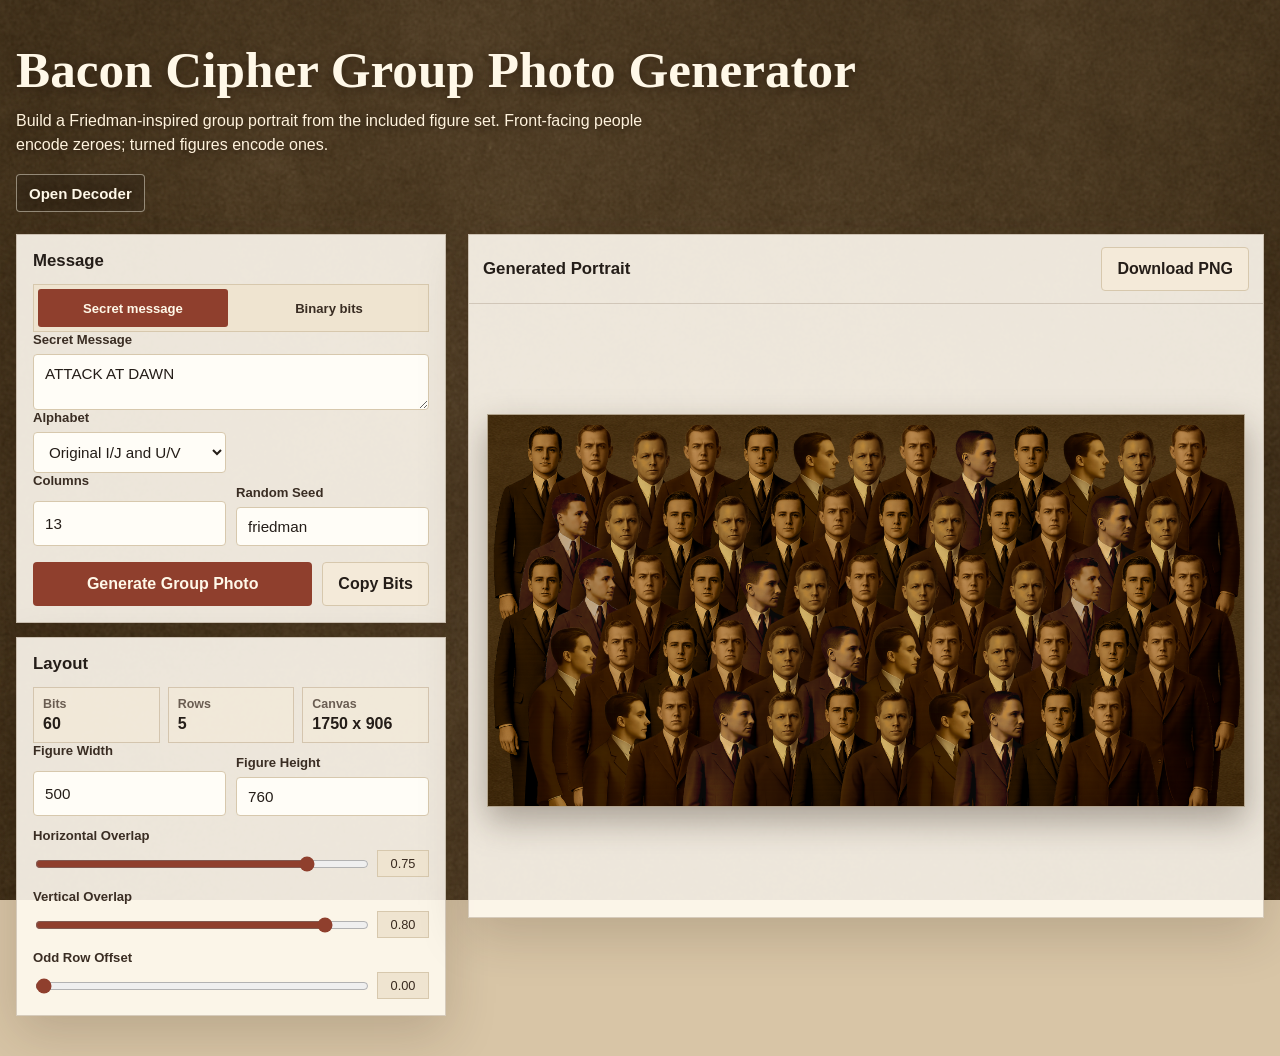
==== index.html @ 7bd35489 "renamed file to work with pages" ====
<!DOCTYPE html>
<html lang="en">
<head>
    <meta charset="UTF-8">
    <meta name="viewport" content="width=device-width, initial-scale=1.0">
    <title>Bacon Cipher Group Photo Generator</title>
    <style>
        :root {
            color-scheme: light;
            --ink: #241d18;
            --muted: #6a5d52;
            --paper: #fbf6eb;
            --panel: #fffaf0;
            --line: #d7c8ad;
            --accent: #8f3f2d;
            --accent-dark: #642819;
            --shadow: 0 18px 48px rgba(48, 35, 20, 0.18);
        }

        * {
            box-sizing: border-box;
        }

        body {
            margin: 0;
            min-height: 100vh;
            color: var(--ink);
            background: #d8c5a6;
            font-family: "Segoe UI", Arial, sans-serif;
        }

        body::before {
            position: fixed;
            inset: 0;
            z-index: -1;
            content: "";
            background:
                linear-gradient(rgba(62, 43, 24, 0.2), rgba(62, 43, 24, 0.08)),
                url("images/background.png") center / cover;
            filter: saturate(0.75);
        }

        button,
        input,
        textarea,
        select {
            font: inherit;
        }

        .app {
            width: min(1480px, calc(100vw - 32px));
            margin: 0 auto;
            padding: 28px 0 40px;
        }

        header {
            display: block;
            padding: 18px 0 22px;
        }

        h1 {
            margin: 0;
            color: #fff8e8;
            font-family: Georgia, "Times New Roman", serif;
            font-size: clamp(2rem, 4vw, 4.6rem);
            line-height: 0.95;
            letter-spacing: 0;
            text-shadow: 0 2px 12px rgba(34, 22, 12, 0.55);
        }

        .lede {
            max-width: 650px;
            margin: 14px 0 0;
            color: #fff3dd;
            font-size: 1rem;
            line-height: 1.55;
            text-shadow: 0 1px 8px rgba(34, 22, 12, 0.62);
        }

        .page-link {
            display: inline-flex;
            align-items: center;
            min-height: 38px;
            margin-top: 16px;
            border: 1px solid rgba(255, 248, 232, 0.46);
            border-radius: 4px;
            background: rgba(36, 29, 24, 0.28);
            color: #fff8e8;
            padding: 8px 12px;
            font-size: 0.94rem;
            font-weight: 800;
            text-decoration: none;
            text-shadow: 0 1px 8px rgba(34, 22, 12, 0.62);
        }

        .page-link:hover {
            background: rgba(36, 29, 24, 0.42);
        }

        .workspace {
            display: grid;
            grid-template-columns: minmax(320px, 430px) minmax(0, 1fr);
            gap: 22px;
            align-items: start;
        }

        .controls {
            display: grid;
            gap: 14px;
        }

        .panel,
        .preview {
            border: 1px solid rgba(81, 54, 30, 0.22);
            background: rgba(255, 250, 240, 0.9);
            box-shadow: var(--shadow);
        }

        .panel {
            padding: 16px;
        }

        .panel h2 {
            margin: 0 0 12px;
            font-size: 1.05rem;
            line-height: 1.25;
            font-weight: 800;
        }

        .field {
            display: grid;
            gap: 7px;
            margin-top: 12px;
        }

        .field:first-of-type {
            margin-top: 0;
        }

        label {
            color: #3a2d23;
            font-family: "Segoe UI", Arial, sans-serif;
            font-size: 0.82rem;
            font-weight: 700;
        }

        textarea,
        input,
        select {
            width: 100%;
            border: 1px solid var(--line);
            border-radius: 4px;
            background: #fffdf7;
            color: var(--ink);
            padding: 10px 11px;
            font-family: "Segoe UI", Arial, sans-serif;
            font-size: 0.95rem;
        }

        textarea:focus,
        input:focus,
        select:focus {
            border-color: var(--accent);
            outline: 2px solid rgba(143, 63, 45, 0.18);
        }

        textarea {
            min-height: 36px;
        }

        .binary-box {
            min-height: 112px;
            font-family: "SFMono-Regular", Consolas, monospace;
            font-size: 0.86rem;
            line-height: 1.5;
            word-break: break-all;
        }

        .segmented {
            display: grid;
            grid-template-columns: repeat(2, 1fr);
            gap: 6px;
            padding: 4px;
            border: 1px solid var(--line);
            background: #efe4d0;
        }

        .segmented input {
            position: absolute;
            opacity: 0;
            pointer-events: none;
        }

        .segmented label {
            min-height: 38px;
            display: grid;
            place-items: center;
            padding: 8px;
            border-radius: 3px;
            cursor: pointer;
            text-align: center;
        }

        .segmented input:checked + label {
            background: var(--accent);
            color: #fff8e8;
        }

        .grid-2 {
            display: grid;
            grid-template-columns: 1fr 1fr;
            gap: 10px;
        }

        .range-row {
            display: grid;
            grid-template-columns: minmax(0, 1fr) 52px;
            gap: 10px;
            align-items: center;
        }

        input[type="range"] {
            padding: 0;
            accent-color: var(--accent);
        }

        .range-value {
            border: 1px solid var(--line);
            background: #efe4d0;
            padding: 5px 6px;
            color: #38291f;
            font-family: "Segoe UI", Arial, sans-serif;
            font-size: 0.8rem;
            text-align: center;
        }

        .actions {
            display: grid;
            grid-template-columns: minmax(0, 1fr) auto;
            gap: 10px;
            margin-top: 16px;
        }

        button {
            min-height: 44px;
            border: 0;
            border-radius: 4px;
            padding: 10px 15px;
            cursor: pointer;
            font-family: "Segoe UI", Arial, sans-serif;
            font-weight: 800;
        }

        .primary {
            background: var(--accent);
            color: #fff8e8;
        }

        .primary:hover {
            background: var(--accent-dark);
        }

        .secondary {
            border: 1px solid var(--line);
            background: #f4ead9;
            color: var(--ink);
        }

        .secondary:hover {
            background: #eadbc2;
        }

        .meta {
            display: grid;
            grid-template-columns: repeat(3, 1fr);
            gap: 8px;
            margin-top: 12px;
        }

        .stat {
            border: 1px solid rgba(137, 104, 65, 0.28);
            background: rgba(244, 234, 217, 0.68);
            padding: 9px;
            font-family: "Segoe UI", Arial, sans-serif;
        }

        .stat span {
            display: block;
            color: var(--muted);
            font-size: 0.78rem;
            font-weight: 700;
        }

        .stat strong {
            display: block;
            margin-top: 4px;
            font-size: 1rem;
        }

        .error {
            display: none;
            margin-top: 12px;
            border: 1px solid #bd6a5d;
            background: #fff0eb;
            color: #7a2518;
            padding: 10px 12px;
            font-family: "Segoe UI", Arial, sans-serif;
            font-size: 0.9rem;
        }

        .preview {
            min-height: min(76vh, 860px);
            display: grid;
            grid-template-rows: auto minmax(0, 1fr);
            overflow: hidden;
        }

        .preview-bar {
            display: flex;
            flex-wrap: wrap;
            gap: 10px;
            align-items: center;
            justify-content: space-between;
            border-bottom: 1px solid rgba(81, 54, 30, 0.18);
            padding: 12px 14px;
        }

        .preview-bar h2 {
            margin: 0;
            font-size: 1.05rem;
            line-height: 1.25;
            font-weight: 800;
        }

        .canvas-wrap {
            display: grid;
            place-items: center;
            min-height: 420px;
            overflow: auto;
            padding: 18px;
            background: transparent;
        }

        canvas {
            display: block;
            max-width: 100%;
            height: auto;
            border: 1px solid rgba(44, 32, 21, 0.25);
            background: #dfd0b6;
            box-shadow: 0 14px 32px rgba(42, 31, 19, 0.35);
        }

        .asset-strip {
            display: grid;
            grid-template-columns: repeat(6, 1fr);
            gap: 8px;
            margin-top: 12px;
        }

        .asset-strip img {
            width: 100%;
            aspect-ratio: 2 / 3;
            object-fit: contain;
            border: 1px solid rgba(137, 104, 65, 0.28);
            background: #efe4d0;
        }

        @media (max-width: 980px) {
            .workspace {
                grid-template-columns: 1fr;
            }
        }

        @media (max-width: 620px) {
            .app {
                width: min(100vw - 20px, 1480px);
                padding-top: 12px;
            }

            .grid-2,
            .meta,
            .actions {
                grid-template-columns: 1fr;
            }

            .asset-strip {
                grid-template-columns: repeat(3, 1fr);
            }
        }
    </style>
</head>
<body>
    <main class="app">
        <header>
            <div>
                <h1>Bacon Cipher Group Photo Generator</h1>
                <p class="lede">Build a Friedman-inspired group portrait from the included figure set. Front-facing people encode zeroes; turned figures encode ones.</p>
                <a class="page-link" href="photo_decoder.html">Open Decoder</a>
            </div>
        </header>

        <section class="workspace" aria-label="Generator">
            <div class="controls">
                <section class="panel">
                    <h2>Message</h2>
                    <div class="field">
                        <div class="segmented" role="radiogroup" aria-label="Input mode">
                            <input type="radio" id="modeMessage" name="inputMode" value="message" checked>
                            <label for="modeMessage">Secret message</label>
                            <input type="radio" id="modeBinary" name="inputMode" value="binary">
                            <label for="modeBinary">Binary bits</label>
                        </div>
                    </div>

                    <div id="messageControls">
                        <div class="field">
                            <label for="secretText">Secret Message</label>
                            <textarea id="secretText" spellcheck="false">ATTACK AT DAWN</textarea>
                        </div>
                        <div class="grid-2">
                            <div class="field">
                                <label for="alphabet">Alphabet</label>
                                <select id="alphabet">
                                    <option value="complete">Complete A-Z</option>
                                    <option value="original" selected>Original I/J and U/V</option>
                                </select>
                            </div>
                        </div>
                    </div>

                    <div class="field" id="binaryControls">
                        <label for="binary">Binary String</label>
                        <textarea id="binary" class="binary-box" spellcheck="false">000001001110011000000001001010000001001100011000001011001100</textarea>
                    </div>


                    <div class="grid-2">
                        <div class="field">
                                <label for="cols">Columns</label>
                                <input type="number" id="cols" value="13" min="3" max="30">
                            </div>
                            <div class="field">
                                <label for="seed">Random Seed</label>
                                <input type="text" id="seed" value="friedman">
                            </div>
                    </div>

                    <div class="actions">
                        <button class="primary" id="generateBtn" type="button">Generate Group Photo</button>
                        <button class="secondary" id="copyBitsBtn" type="button">Copy Bits</button>
                    </div>
                    <div class="error" id="errorBox"></div>
                </section>

                <section class="panel">
                    <h2>Layout</h2>
                    <div class="meta" aria-live="polite">
                        <div class="stat">
                            <span>Bits</span>
                            <strong id="bitCount">0</strong>
                        </div>
                        <div class="stat">
                            <span>Rows</span>
                            <strong id="rowCount">0</strong>
                        </div>
                        <div class="stat">
                            <span>Canvas</span>
                            <strong id="canvasSize">0 x 0</strong>
                        </div>
                    </div>
                    <div class="grid-2">

                        <div class="field">
                            <label for="width">Figure Width</label>
                            <input type="number" id="width" value="500" min="80" max="900">
                        </div>
                        <div class="field">
                            <label for="height">Figure Height</label>
                            <input type="number" id="height" value="760" min="120" max="1200">
                        </div>
                    </div>

                    <div class="field">
                        <label for="overlap_x">Horizontal Overlap</label>
                        <div class="range-row">
                            <input type="range" id="overlap_x" min="0" max="0.9" step="0.01" value="0.75">
                            <span class="range-value" id="overlap_x_value">0.75</span>
                        </div>
                    </div>
                    <div class="field">
                        <label for="overlap_y">Vertical Overlap</label>
                        <div class="range-row">
                            <input type="range" id="overlap_y" min="0" max="0.9" step="0.01" value="0.8">
                            <span class="range-value" id="overlap_y_value">0.80</span>
                        </div>
                    </div>
                    <div class="field">
                        <label for="offset">Odd Row Offset</label>
                        <div class="range-row">
                            <input type="range" id="offset" min="0" max="1" step="0.01" value="0">
                            <span class="range-value" id="offset_value">0.00</span>
                        </div>
                    </div>
                </section>

            </div>

            <section class="preview">
                <div class="preview-bar">
                    <h2>Generated Portrait</h2>
                    <button class="secondary" id="downloadBtn" type="button">Download PNG</button>
                </div>
                <div class="canvas-wrap">
                    <canvas id="canvas" width="1" height="1" aria-label="Generated Bacon cipher group photo"></canvas>
                </div>
            </section>
        </section>
    </main>

    <script>
        const assetPaths = {
            front: ["images/front_1.png", "images/front_2.png", "images/front_3.png"],
            side: ["images/side_1.png", "images/side_2.png", "images/side_3.png"],
            background: "images/background.png"
        };

        const originalBaconDictionary = {
            a: "00000", b: "00001", c: "00010", d: "00011", e: "00100",
            f: "00101", g: "00110", h: "00111", i: "01000", j: "01000",
            k: "01001", l: "01010", m: "01011", n: "01100", o: "01101",
            p: "01110", q: "01111", r: "10000", s: "10001", t: "10010",
            u: "10011", v: "10011", w: "10100", x: "10101", y: "10110",
            z: "10111"
        };

        const state = {
            assetsReady: false,
            images: {
                front: [],
                side: [],
                background: null
            }
        };

        const els = {
            modeMessage: document.getElementById("modeMessage"),
            modeBinary: document.getElementById("modeBinary"),
            messageControls: document.getElementById("messageControls"),
            binaryControls: document.getElementById("binaryControls"),
            secretText: document.getElementById("secretText"),
            alphabet: document.getElementById("alphabet"),
            binary: document.getElementById("binary"),
            cols: document.getElementById("cols"),
            seed: document.getElementById("seed"),
            width: document.getElementById("width"),
            height: document.getElementById("height"),
            overlapX: document.getElementById("overlap_x"),
            overlapY: document.getElementById("overlap_y"),
            offset: document.getElementById("offset"),
            overlapXValue: document.getElementById("overlap_x_value"),
            overlapYValue: document.getElementById("overlap_y_value"),
            offsetValue: document.getElementById("offset_value"),
            bitCount: document.getElementById("bitCount"),
            rowCount: document.getElementById("rowCount"),
            canvasSize: document.getElementById("canvasSize"),
            generateBtn: document.getElementById("generateBtn"),
            copyBitsBtn: document.getElementById("copyBitsBtn"),
            downloadBtn: document.getElementById("downloadBtn"),
            errorBox: document.getElementById("errorBox"),
            canvas: document.getElementById("canvas")
        };

        function loadImage(src) {
            return new Promise((resolve, reject) => {
                const img = new Image();
                img.onload = () => resolve(img);
                img.onerror = () => reject(new Error(`Could not load ${src}`));
                img.src = src;
            });
        }

        function completeBitsForChar(ch) {
            const value = ch.charCodeAt(0) - 65;
            if (value < 0 || value > 25) return "";
            return value.toString(2).padStart(5, "0");
        }

        function originalBitsForChar(ch) {
            return originalBaconDictionary[ch.toLowerCase()] || "";
        }

        function getMessageBits() {
            const alphabet = els.alphabet.value;
            const normalized = els.secretText.value.toUpperCase();
            let bits = "";

            for (const ch of normalized) {
                if (/[A-Z]/.test(ch)) {
                    bits += alphabet === "complete" ? completeBitsForChar(ch) : originalBitsForChar(ch);
                }
            }

            return bits;
        }

        function sanitizeBits(value) {
            return value.replace(/[^01]/g, "");
        }

        function currentBits() {
            if (els.modeMessage.checked) {
                const bits = getMessageBits();
                els.binary.value = bits;
                return bits;
            }
            const bits = sanitizeBits(els.binary.value);
            if (els.binary.value !== bits) {
                els.binary.value = bits;
            }
            return bits;
        }

        function rowCapacities(bitLength, cols) {
            const rows = [];
            let remaining = bitLength;
            let fullRow = true;

            while (remaining > 0) {
                const capacity = fullRow ? cols : cols - 1;
                rows.push(Math.min(remaining, capacity));
                remaining -= capacity;
                fullRow = !fullRow;
            }

            return rows;
        }

        function hashSeed(seed) {
            let hash = 2166136261;
            for (let i = 0; i < seed.length; i += 1) {
                hash ^= seed.charCodeAt(i);
                hash = Math.imul(hash, 16777619);
            }
            return hash >>> 0;
        }

        function seededRandom(seed) {
            let value = hashSeed(seed || String(Date.now()));
            return function next() {
                value += 0x6D2B79F5;
                let t = value;
                t = Math.imul(t ^ (t >>> 15), t | 1);
                t ^= t + Math.imul(t ^ (t >>> 7), t | 61);
                return ((t ^ (t >>> 14)) >>> 0) / 4294967296;
            };
        }

        function showError(message) {
            els.errorBox.textContent = message;
            els.errorBox.style.display = message ? "block" : "none";
        }

        function readLayout() {
            return {
                cols: Number.parseInt(els.cols.value, 10),
                width: Number.parseInt(els.width.value, 10),
                height: Number.parseInt(els.height.value, 10),
                overlapX: Number.parseFloat(els.overlapX.value),
                overlapY: Number.parseFloat(els.overlapY.value),
                offset: Number.parseFloat(els.offset.value)
            };
        }

        function updateRangeLabels() {
            els.overlapXValue.textContent = Number.parseFloat(els.overlapX.value).toFixed(2);
            els.overlapYValue.textContent = Number.parseFloat(els.overlapY.value).toFixed(2);
            els.offsetValue.textContent = Number.parseFloat(els.offset.value).toFixed(2);
        }

        function updateMode() {
            const usingMessage = els.modeMessage.checked;
            els.messageControls.style.display = usingMessage ? "block" : "none";
            els.binaryControls.style.display = usingMessage ? "none" : "grid";
            els.binary.readOnly = false;
            els.binary.setAttribute("aria-readonly", "false");
            currentBits();
            updateStats();
        }

        function updateStats() {
            updateRangeLabels();
            const bits = currentBits();
            const layout = readLayout();
            const rows = rowCapacities(bits.length, layout.cols);
            const cellW = Math.max(1, Math.floor(layout.width * (1 - layout.overlapX)));
            const cellH = Math.max(1, Math.floor(layout.height * (1 - layout.overlapY)));
            const canvasWidth = (layout.cols + 1) * cellW;
            const canvasHeight = (rows.length + 1) * cellH;

            els.bitCount.textContent = String(bits.length);
            els.rowCount.textContent = String(rows.length);
            els.canvasSize.textContent = bits.length ? `${canvasWidth} x ${canvasHeight}` : "0 x 0";
        }

        function validate(bits, layout) {
            if (!state.assetsReady) {
                return "The included images are still loading.";
            }
            if (!bits) {
                return "Enter a secret message or a binary string before generating.";
            }
            if (!/^[01]+$/.test(bits)) {
                return "Binary input can only contain zeroes and ones.";
            }
            if (!Number.isInteger(layout.cols) || layout.cols < 3) {
                return "Column count must be at least 3.";
            }
            if (!Number.isFinite(layout.width) || !Number.isFinite(layout.height) || layout.width < 1 || layout.height < 1) {
                return "Figure width and height must be positive numbers.";
            }
            return "";
        }

        function generateImage() {
            const bits = currentBits();
            const layout = readLayout();
            const validationError = validate(bits, layout);
            updateStats();

            if (validationError) {
                showError(validationError);
                return;
            }
            showError("");

            const rows = rowCapacities(bits.length, layout.cols);
            const cellW = Math.max(1, Math.floor(layout.width * (1 - layout.overlapX)));
            const cellH = Math.max(1, Math.floor(layout.height * (1 - layout.overlapY)));
            const canvasWidth = (layout.cols + 1) * cellW;
            const canvasHeight = (rows.length + 1) * cellH;
            const rand = seededRandom(`${els.seed.value}:${bits}:${layout.cols}:${layout.width}:${layout.height}`);

            const ctx = els.canvas.getContext("2d");
            els.canvas.width = canvasWidth;
            els.canvas.height = canvasHeight;
            ctx.clearRect(0, 0, canvasWidth, canvasHeight);
            ctx.drawImage(state.images.background, 0, 0, canvasWidth, canvasHeight);

            let bitIndex = 0;
            for (let row = 0; row < rows.length; row += 1) {
                const rowCapacity = rows[row];
                const totalRowWidth = rowCapacity * cellW;
                const xOffset = Math.floor((canvasWidth - totalRowWidth) / 2) - Math.floor(layout.width / 3);
                const previousVariantByBit = { "0": -1, "1": -1 };

                for (let col = 0; col < rowCapacity; col += 1) {
                    const bit = bits[bitIndex];
                    bitIndex += 1;

                    let x = xOffset + col * cellW;
                    if (row % 2 === 1) {
                        x += Math.floor(cellW * layout.offset);
                    }
                    const y = Math.floor(row * cellH) + 20;

                    const variants = bit === "0" ? state.images.front : state.images.side;
                    const chosenIndex = chooseVariantIndex(variants.length, previousVariantByBit[bit], rand);
                    previousVariantByBit[bit] = chosenIndex;
                    const chosen = variants[chosenIndex];
                    ctx.drawImage(chosen, x, y, layout.width, layout.height);
                }
            }

            els.canvasSize.textContent = `${canvasWidth} x ${canvasHeight}`;
        }

        function chooseVariantIndex(variantCount, previousIndex, rand) {
            if (variantCount <= 1) return 0;

            let nextIndex = Math.floor(rand() * variantCount);
            if (nextIndex === previousIndex) {
                nextIndex = (nextIndex + 1 + Math.floor(rand() * (variantCount - 1))) % variantCount;
            }
            return nextIndex;
        }

        async function copyBits() {
            const bits = currentBits();
            updateStats();
            if (!bits) {
                showError("There are no bits to copy yet.");
                return;
            }
            try {
                await navigator.clipboard.writeText(bits);
                els.copyBitsBtn.textContent = "Copied";
                window.setTimeout(() => {
                    els.copyBitsBtn.textContent = "Copy Bits";
                }, 1200);
            } catch (error) {
                els.binary.select();
                document.execCommand("copy");
            }
        }

        function downloadImage() {
            const link = document.createElement("a");
            link.download = "bacon_cipher_group_photo.png";
            link.href = els.canvas.toDataURL("image/png");
            link.click();
        }

        function bindEvents() {
            [
                els.secretText, els.alphabet, els.binary,
                els.cols, els.width, els.height, els.overlapX, els.overlapY, els.offset, els.seed
            ].forEach((el) => {
                el.addEventListener("input", updateStats);
                el.addEventListener("change", updateStats);
            });

            els.modeMessage.addEventListener("change", updateMode);
            els.modeBinary.addEventListener("change", updateMode);
            els.generateBtn.addEventListener("click", generateImage);
            els.copyBitsBtn.addEventListener("click", copyBits);
            els.downloadBtn.addEventListener("click", downloadImage);
        }

        async function boot() {
            bindEvents();
            updateMode();

            try {
                const [frontImages, sideImages, background] = await Promise.all([
                    Promise.all(assetPaths.front.map(loadImage)),
                    Promise.all(assetPaths.side.map(loadImage)),
                    loadImage(assetPaths.background)
                ]);
                state.images.front = frontImages;
                state.images.side = sideImages;
                state.images.background = background;
                state.assetsReady = true;
                generateImage();
            } catch (error) {
                showError(`${error.message}. Open this page from the project folder or a local web server.`);
            }
        }

        boot();
    </script>
</body>
</html>
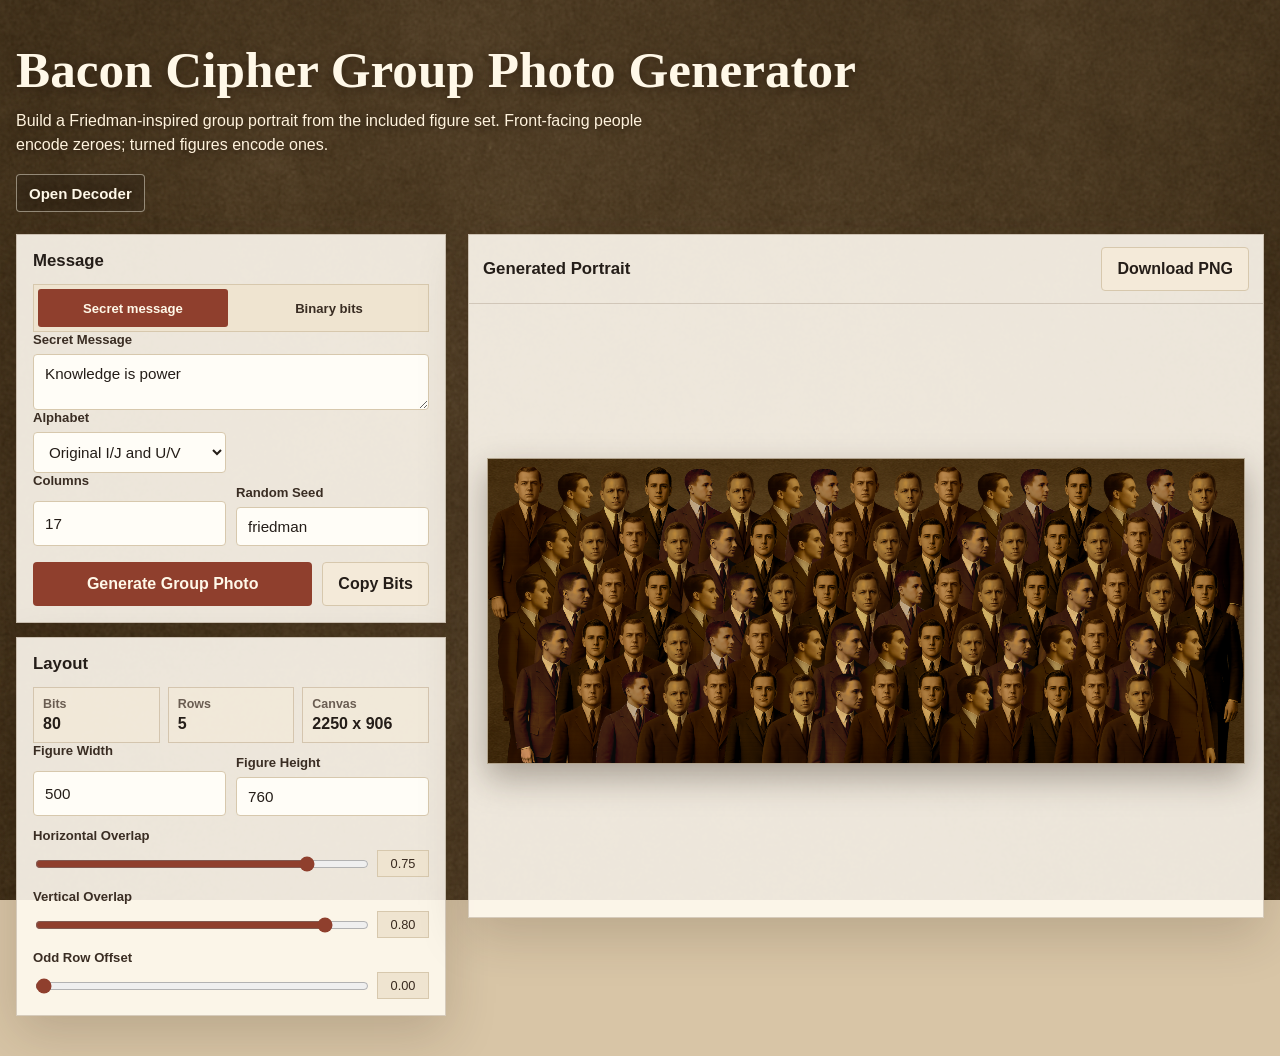
==== commit fc5b8300: "Changed example text and default columns" ====
--- a/index.html
+++ b/index.html
@@ -415,7 +415,7 @@
                     <div id="messageControls">
                         <div class="field">
                             <label for="secretText">Secret Message</label>
-                            <textarea id="secretText" spellcheck="false">ATTACK AT DAWN</textarea>
+                            <textarea id="secretText" spellcheck="false">Knowledge is power</textarea>
                         </div>
                         <div class="grid-2">
                             <div class="field">
@@ -437,7 +437,7 @@
                     <div class="grid-2">
                         <div class="field">
                                 <label for="cols">Columns</label>
-                                <input type="number" id="cols" value="13" min="3" max="30">
+                                <input type="number" id="cols" value="17" min="3" max="60">
                             </div>
                             <div class="field">
                                 <label for="seed">Random Seed</label>
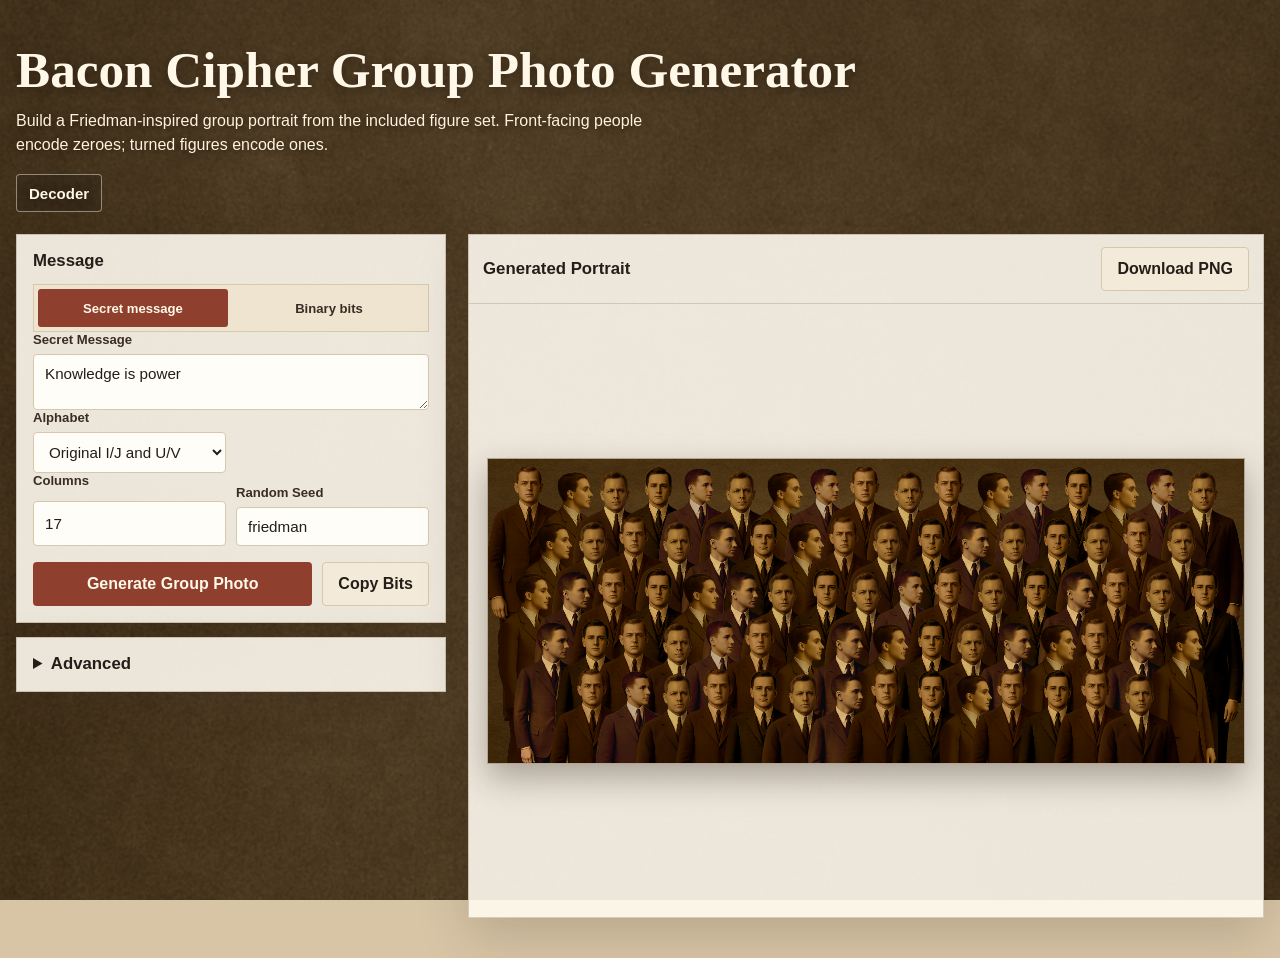
==== commit 1f302023: "added even row length option." ====
--- a/index.html
+++ b/index.html
@@ -127,6 +127,17 @@
             font-weight: 800;
         }
 
+        .advanced-panel summary {
+            cursor: pointer;
+            font-size: 1.05rem;
+            font-weight: 800;
+            line-height: 1.25;
+        }
+
+        .advanced-panel[open] summary {
+            margin-bottom: 12px;
+        }
+
         .field {
             display: grid;
             gap: 7px;
@@ -135,6 +146,20 @@
 
         .field:first-of-type {
             margin-top: 0;
+        }
+
+        .checkbox-field label {
+            display: flex;
+            align-items: center;
+            gap: 9px;
+            cursor: pointer;
+        }
+
+        .checkbox-field input {
+            width: auto;
+            margin: 0;
+            padding: 0;
+            accent-color: var(--accent);
         }
 
         label {
@@ -313,6 +338,8 @@
             display: grid;
             grid-template-rows: auto minmax(0, 1fr);
             overflow: hidden;
+            position: sticky;
+            top: 20px;
         }
 
         .preview-bar {
@@ -369,6 +396,10 @@
             .workspace {
                 grid-template-columns: 1fr;
             }
+
+            .preview {
+                position: static;
+            }
         }
 
         @media (max-width: 620px) {
@@ -395,7 +426,7 @@
             <div>
                 <h1>Bacon Cipher Group Photo Generator</h1>
                 <p class="lede">Build a Friedman-inspired group portrait from the included figure set. Front-facing people encode zeroes; turned figures encode ones.</p>
-                <a class="page-link" href="photo_decoder.html">Open Decoder</a>
+                <a class="page-link" href="photo_decoder.html">Decoder</a>
             </div>
         </header>
 
@@ -452,8 +483,8 @@
                     <div class="error" id="errorBox"></div>
                 </section>
 
-                <section class="panel">
-                    <h2>Layout</h2>
+                <details class="panel advanced-panel">
+                    <summary>Advanced</summary>
                     <div class="meta" aria-live="polite">
                         <div class="stat">
                             <span>Bits</span>
@@ -501,7 +532,10 @@
                             <span class="range-value" id="offset_value">0.00</span>
                         </div>
                     </div>
-                </section>
+                    <div class="field checkbox-field">
+                        <label for="equalRows"><input type="checkbox" id="equalRows">Same number of figures in every row</label>
+                    </div>
+                </details>
 
             </div>
 
@@ -557,6 +591,7 @@
             overlapX: document.getElementById("overlap_x"),
             overlapY: document.getElementById("overlap_y"),
             offset: document.getElementById("offset"),
+            equalRows: document.getElementById("equalRows"),
             overlapXValue: document.getElementById("overlap_x_value"),
             overlapYValue: document.getElementById("overlap_y_value"),
             offsetValue: document.getElementById("offset_value"),
@@ -620,13 +655,13 @@
             return bits;
         }
 
-        function rowCapacities(bitLength, cols) {
+        function rowCapacities(bitLength, cols, equalRows) {
             const rows = [];
             let remaining = bitLength;
             let fullRow = true;
 
             while (remaining > 0) {
-                const capacity = fullRow ? cols : cols - 1;
+                const capacity = equalRows || fullRow ? cols : cols - 1;
                 rows.push(Math.min(remaining, capacity));
                 remaining -= capacity;
                 fullRow = !fullRow;
@@ -667,7 +702,8 @@
                 height: Number.parseInt(els.height.value, 10),
                 overlapX: Number.parseFloat(els.overlapX.value),
                 overlapY: Number.parseFloat(els.overlapY.value),
-                offset: Number.parseFloat(els.offset.value)
+                offset: Number.parseFloat(els.offset.value),
+                equalRows: els.equalRows.checked
             };
         }
 
@@ -691,7 +727,7 @@
             updateRangeLabels();
             const bits = currentBits();
             const layout = readLayout();
-            const rows = rowCapacities(bits.length, layout.cols);
+            const rows = rowCapacities(bits.length, layout.cols, layout.equalRows);
             const cellW = Math.max(1, Math.floor(layout.width * (1 - layout.overlapX)));
             const cellH = Math.max(1, Math.floor(layout.height * (1 - layout.overlapY)));
             const canvasWidth = (layout.cols + 1) * cellW;
@@ -733,7 +769,7 @@
             }
             showError("");
 
-            const rows = rowCapacities(bits.length, layout.cols);
+            const rows = rowCapacities(bits.length, layout.cols, layout.equalRows);
             const cellW = Math.max(1, Math.floor(layout.width * (1 - layout.overlapX)));
             const cellH = Math.max(1, Math.floor(layout.height * (1 - layout.overlapY)));
             const canvasWidth = (layout.cols + 1) * cellW;
@@ -811,16 +847,26 @@
         }
 
         function bindEvents() {
+            // Live stats (bit count, rows, canvas size) update on every keystroke/drag, but the
+            // portrait itself only regenerates once a value is committed: "change" fires on blur
+            // for text/number fields and on release (not while dragging) for range sliders, so
+            // typing a message or dragging a slider stays smooth and doesn't redraw mid-edit.
             [
                 els.secretText, els.alphabet, els.binary,
-                els.cols, els.width, els.height, els.overlapX, els.overlapY, els.offset, els.seed
+                els.cols, els.width, els.height, els.overlapX, els.overlapY, els.offset, els.equalRows, els.seed
             ].forEach((el) => {
                 el.addEventListener("input", updateStats);
-                el.addEventListener("change", updateStats);
+                el.addEventListener("change", generateImage);
             });
 
-            els.modeMessage.addEventListener("change", updateMode);
-            els.modeBinary.addEventListener("change", updateMode);
+            els.modeMessage.addEventListener("change", () => {
+                updateMode();
+                generateImage();
+            });
+            els.modeBinary.addEventListener("change", () => {
+                updateMode();
+                generateImage();
+            });
             els.generateBtn.addEventListener("click", generateImage);
             els.copyBitsBtn.addEventListener("click", copyBits);
             els.downloadBtn.addEventListener("click", downloadImage);
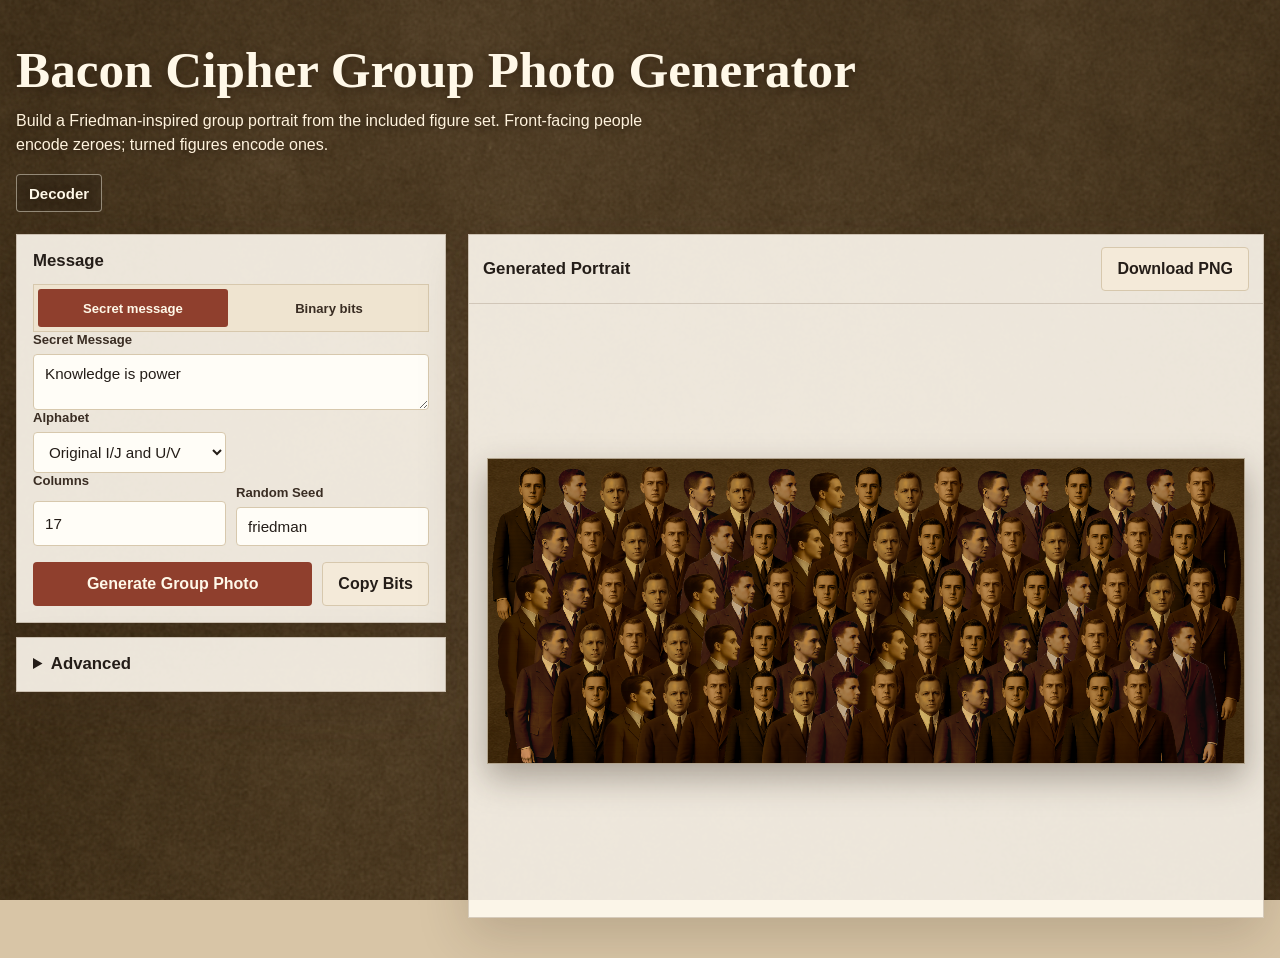
==== commit 71b9eece: "added Bacon base24 decoding." ====
--- a/index.html
+++ b/index.html
@@ -774,7 +774,7 @@
             const cellH = Math.max(1, Math.floor(layout.height * (1 - layout.overlapY)));
             const canvasWidth = (layout.cols + 1) * cellW;
             const canvasHeight = (rows.length + 1) * cellH;
-            const rand = seededRandom(`${els.seed.value}:${bits}:${layout.cols}:${layout.width}:${layout.height}`);
+            const rand = seededRandom(els.seed.value);
 
             const ctx = els.canvas.getContext("2d");
             els.canvas.width = canvasWidth;
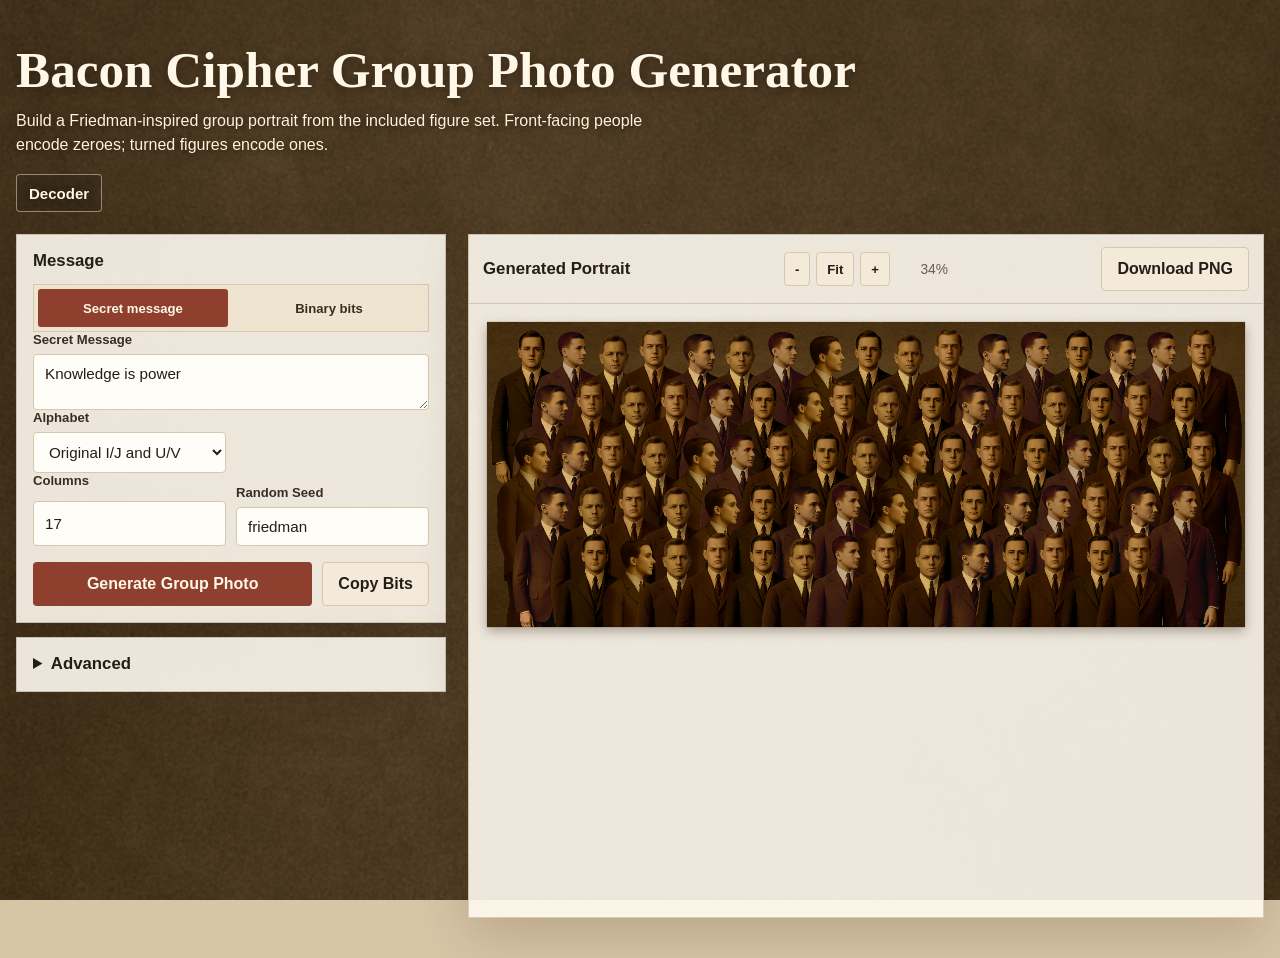
==== commit 90722cf2: "added zoom to the encoder." ====
--- a/index.html
+++ b/index.html
@@ -4,421 +4,8 @@
     <meta charset="UTF-8">
     <meta name="viewport" content="width=device-width, initial-scale=1.0">
     <title>Bacon Cipher Group Photo Generator</title>
-    <style>
-        :root {
-            color-scheme: light;
-            --ink: #241d18;
-            --muted: #6a5d52;
-            --paper: #fbf6eb;
-            --panel: #fffaf0;
-            --line: #d7c8ad;
-            --accent: #8f3f2d;
-            --accent-dark: #642819;
-            --shadow: 0 18px 48px rgba(48, 35, 20, 0.18);
-        }
-
-        * {
-            box-sizing: border-box;
-        }
-
-        body {
-            margin: 0;
-            min-height: 100vh;
-            color: var(--ink);
-            background: #d8c5a6;
-            font-family: "Segoe UI", Arial, sans-serif;
-        }
-
-        body::before {
-            position: fixed;
-            inset: 0;
-            z-index: -1;
-            content: "";
-            background:
-                linear-gradient(rgba(62, 43, 24, 0.2), rgba(62, 43, 24, 0.08)),
-                url("images/background.png") center / cover;
-            filter: saturate(0.75);
-        }
-
-        button,
-        input,
-        textarea,
-        select {
-            font: inherit;
-        }
-
-        .app {
-            width: min(1480px, calc(100vw - 32px));
-            margin: 0 auto;
-            padding: 28px 0 40px;
-        }
-
-        header {
-            display: block;
-            padding: 18px 0 22px;
-        }
-
-        h1 {
-            margin: 0;
-            color: #fff8e8;
-            font-family: Georgia, "Times New Roman", serif;
-            font-size: clamp(2rem, 4vw, 4.6rem);
-            line-height: 0.95;
-            letter-spacing: 0;
-            text-shadow: 0 2px 12px rgba(34, 22, 12, 0.55);
-        }
-
-        .lede {
-            max-width: 650px;
-            margin: 14px 0 0;
-            color: #fff3dd;
-            font-size: 1rem;
-            line-height: 1.55;
-            text-shadow: 0 1px 8px rgba(34, 22, 12, 0.62);
-        }
-
-        .page-link {
-            display: inline-flex;
-            align-items: center;
-            min-height: 38px;
-            margin-top: 16px;
-            border: 1px solid rgba(255, 248, 232, 0.46);
-            border-radius: 4px;
-            background: rgba(36, 29, 24, 0.28);
-            color: #fff8e8;
-            padding: 8px 12px;
-            font-size: 0.94rem;
-            font-weight: 800;
-            text-decoration: none;
-            text-shadow: 0 1px 8px rgba(34, 22, 12, 0.62);
-        }
-
-        .page-link:hover {
-            background: rgba(36, 29, 24, 0.42);
-        }
-
-        .workspace {
-            display: grid;
-            grid-template-columns: minmax(320px, 430px) minmax(0, 1fr);
-            gap: 22px;
-            align-items: start;
-        }
-
-        .controls {
-            display: grid;
-            gap: 14px;
-        }
-
-        .panel,
-        .preview {
-            border: 1px solid rgba(81, 54, 30, 0.22);
-            background: rgba(255, 250, 240, 0.9);
-            box-shadow: var(--shadow);
-        }
-
-        .panel {
-            padding: 16px;
-        }
-
-        .panel h2 {
-            margin: 0 0 12px;
-            font-size: 1.05rem;
-            line-height: 1.25;
-            font-weight: 800;
-        }
-
-        .advanced-panel summary {
-            cursor: pointer;
-            font-size: 1.05rem;
-            font-weight: 800;
-            line-height: 1.25;
-        }
-
-        .advanced-panel[open] summary {
-            margin-bottom: 12px;
-        }
-
-        .field {
-            display: grid;
-            gap: 7px;
-            margin-top: 12px;
-        }
-
-        .field:first-of-type {
-            margin-top: 0;
-        }
-
-        .checkbox-field label {
-            display: flex;
-            align-items: center;
-            gap: 9px;
-            cursor: pointer;
-        }
-
-        .checkbox-field input {
-            width: auto;
-            margin: 0;
-            padding: 0;
-            accent-color: var(--accent);
-        }
-
-        label {
-            color: #3a2d23;
-            font-family: "Segoe UI", Arial, sans-serif;
-            font-size: 0.82rem;
-            font-weight: 700;
-        }
-
-        textarea,
-        input,
-        select {
-            width: 100%;
-            border: 1px solid var(--line);
-            border-radius: 4px;
-            background: #fffdf7;
-            color: var(--ink);
-            padding: 10px 11px;
-            font-family: "Segoe UI", Arial, sans-serif;
-            font-size: 0.95rem;
-        }
-
-        textarea:focus,
-        input:focus,
-        select:focus {
-            border-color: var(--accent);
-            outline: 2px solid rgba(143, 63, 45, 0.18);
-        }
-
-        textarea {
-            min-height: 36px;
-        }
-
-        .binary-box {
-            min-height: 112px;
-            font-family: "SFMono-Regular", Consolas, monospace;
-            font-size: 0.86rem;
-            line-height: 1.5;
-            word-break: break-all;
-        }
-
-        .segmented {
-            display: grid;
-            grid-template-columns: repeat(2, 1fr);
-            gap: 6px;
-            padding: 4px;
-            border: 1px solid var(--line);
-            background: #efe4d0;
-        }
-
-        .segmented input {
-            position: absolute;
-            opacity: 0;
-            pointer-events: none;
-        }
-
-        .segmented label {
-            min-height: 38px;
-            display: grid;
-            place-items: center;
-            padding: 8px;
-            border-radius: 3px;
-            cursor: pointer;
-            text-align: center;
-        }
-
-        .segmented input:checked + label {
-            background: var(--accent);
-            color: #fff8e8;
-        }
-
-        .grid-2 {
-            display: grid;
-            grid-template-columns: 1fr 1fr;
-            gap: 10px;
-        }
-
-        .range-row {
-            display: grid;
-            grid-template-columns: minmax(0, 1fr) 52px;
-            gap: 10px;
-            align-items: center;
-        }
-
-        input[type="range"] {
-            padding: 0;
-            accent-color: var(--accent);
-        }
-
-        .range-value {
-            border: 1px solid var(--line);
-            background: #efe4d0;
-            padding: 5px 6px;
-            color: #38291f;
-            font-family: "Segoe UI", Arial, sans-serif;
-            font-size: 0.8rem;
-            text-align: center;
-        }
-
-        .actions {
-            display: grid;
-            grid-template-columns: minmax(0, 1fr) auto;
-            gap: 10px;
-            margin-top: 16px;
-        }
-
-        button {
-            min-height: 44px;
-            border: 0;
-            border-radius: 4px;
-            padding: 10px 15px;
-            cursor: pointer;
-            font-family: "Segoe UI", Arial, sans-serif;
-            font-weight: 800;
-        }
-
-        .primary {
-            background: var(--accent);
-            color: #fff8e8;
-        }
-
-        .primary:hover {
-            background: var(--accent-dark);
-        }
-
-        .secondary {
-            border: 1px solid var(--line);
-            background: #f4ead9;
-            color: var(--ink);
-        }
-
-        .secondary:hover {
-            background: #eadbc2;
-        }
-
-        .meta {
-            display: grid;
-            grid-template-columns: repeat(3, 1fr);
-            gap: 8px;
-            margin-top: 12px;
-        }
-
-        .stat {
-            border: 1px solid rgba(137, 104, 65, 0.28);
-            background: rgba(244, 234, 217, 0.68);
-            padding: 9px;
-            font-family: "Segoe UI", Arial, sans-serif;
-        }
-
-        .stat span {
-            display: block;
-            color: var(--muted);
-            font-size: 0.78rem;
-            font-weight: 700;
-        }
-
-        .stat strong {
-            display: block;
-            margin-top: 4px;
-            font-size: 1rem;
-        }
-
-        .error {
-            display: none;
-            margin-top: 12px;
-            border: 1px solid #bd6a5d;
-            background: #fff0eb;
-            color: #7a2518;
-            padding: 10px 12px;
-            font-family: "Segoe UI", Arial, sans-serif;
-            font-size: 0.9rem;
-        }
-
-        .preview {
-            min-height: min(76vh, 860px);
-            display: grid;
-            grid-template-rows: auto minmax(0, 1fr);
-            overflow: hidden;
-            position: sticky;
-            top: 20px;
-        }
-
-        .preview-bar {
-            display: flex;
-            flex-wrap: wrap;
-            gap: 10px;
-            align-items: center;
-            justify-content: space-between;
-            border-bottom: 1px solid rgba(81, 54, 30, 0.18);
-            padding: 12px 14px;
-        }
-
-        .preview-bar h2 {
-            margin: 0;
-            font-size: 1.05rem;
-            line-height: 1.25;
-            font-weight: 800;
-        }
-
-        .canvas-wrap {
-            display: grid;
-            place-items: center;
-            min-height: 420px;
-            overflow: auto;
-            padding: 18px;
-            background: transparent;
-        }
-
-        canvas {
-            display: block;
-            max-width: 100%;
-            height: auto;
-            border: 1px solid rgba(44, 32, 21, 0.25);
-            background: #dfd0b6;
-            box-shadow: 0 14px 32px rgba(42, 31, 19, 0.35);
-        }
-
-        .asset-strip {
-            display: grid;
-            grid-template-columns: repeat(6, 1fr);
-            gap: 8px;
-            margin-top: 12px;
-        }
-
-        .asset-strip img {
-            width: 100%;
-            aspect-ratio: 2 / 3;
-            object-fit: contain;
-            border: 1px solid rgba(137, 104, 65, 0.28);
-            background: #efe4d0;
-        }
-
-        @media (max-width: 980px) {
-            .workspace {
-                grid-template-columns: 1fr;
-            }
-
-            .preview {
-                position: static;
-            }
-        }
-
-        @media (max-width: 620px) {
-            .app {
-                width: min(100vw - 20px, 1480px);
-                padding-top: 12px;
-            }
-
-            .grid-2,
-            .meta,
-            .actions {
-                grid-template-columns: 1fr;
-            }
-
-            .asset-strip {
-                grid-template-columns: repeat(3, 1fr);
-            }
-        }
-    </style>
+    <link rel="stylesheet" href="css/common.css">
+    <link rel="stylesheet" href="css/generator.css">
 </head>
 <body>
     <main class="app">
@@ -542,357 +129,26 @@
             <section class="preview">
                 <div class="preview-bar">
                     <h2>Generated Portrait</h2>
+                    <div class="zoom-controls" aria-label="Zoom controls">
+                        <button class="secondary" id="zoomOutBtn" type="button" aria-label="Zoom out">-</button>
+                        <button class="secondary" id="fitBtn" type="button">Fit</button>
+                        <button class="secondary" id="zoomInBtn" type="button" aria-label="Zoom in">+</button>
+                        <span id="zoomLabel">100%</span>
+                    </div>
                     <button class="secondary" id="downloadBtn" type="button">Download PNG</button>
                 </div>
                 <div class="canvas-wrap">
-                    <canvas id="canvas" width="1" height="1" aria-label="Generated Bacon cipher group photo"></canvas>
+                    <div class="stage-shell" id="stageShell">
+                        <div class="stage" id="stage">
+                            <canvas id="canvas" width="1" height="1" aria-label="Generated Bacon cipher group photo"></canvas>
+                        </div>
+                    </div>
                 </div>
             </section>
         </section>
     </main>
 
-    <script>
-        const assetPaths = {
-            front: ["images/front_1.png", "images/front_2.png", "images/front_3.png"],
-            side: ["images/side_1.png", "images/side_2.png", "images/side_3.png"],
-            background: "images/background.png"
-        };
-
-        const originalBaconDictionary = {
-            a: "00000", b: "00001", c: "00010", d: "00011", e: "00100",
-            f: "00101", g: "00110", h: "00111", i: "01000", j: "01000",
-            k: "01001", l: "01010", m: "01011", n: "01100", o: "01101",
-            p: "01110", q: "01111", r: "10000", s: "10001", t: "10010",
-            u: "10011", v: "10011", w: "10100", x: "10101", y: "10110",
-            z: "10111"
-        };
-
-        const state = {
-            assetsReady: false,
-            images: {
-                front: [],
-                side: [],
-                background: null
-            }
-        };
-
-        const els = {
-            modeMessage: document.getElementById("modeMessage"),
-            modeBinary: document.getElementById("modeBinary"),
-            messageControls: document.getElementById("messageControls"),
-            binaryControls: document.getElementById("binaryControls"),
-            secretText: document.getElementById("secretText"),
-            alphabet: document.getElementById("alphabet"),
-            binary: document.getElementById("binary"),
-            cols: document.getElementById("cols"),
-            seed: document.getElementById("seed"),
-            width: document.getElementById("width"),
-            height: document.getElementById("height"),
-            overlapX: document.getElementById("overlap_x"),
-            overlapY: document.getElementById("overlap_y"),
-            offset: document.getElementById("offset"),
-            equalRows: document.getElementById("equalRows"),
-            overlapXValue: document.getElementById("overlap_x_value"),
-            overlapYValue: document.getElementById("overlap_y_value"),
-            offsetValue: document.getElementById("offset_value"),
-            bitCount: document.getElementById("bitCount"),
-            rowCount: document.getElementById("rowCount"),
-            canvasSize: document.getElementById("canvasSize"),
-            generateBtn: document.getElementById("generateBtn"),
-            copyBitsBtn: document.getElementById("copyBitsBtn"),
-            downloadBtn: document.getElementById("downloadBtn"),
-            errorBox: document.getElementById("errorBox"),
-            canvas: document.getElementById("canvas")
-        };
-
-        function loadImage(src) {
-            return new Promise((resolve, reject) => {
-                const img = new Image();
-                img.onload = () => resolve(img);
-                img.onerror = () => reject(new Error(`Could not load ${src}`));
-                img.src = src;
-            });
-        }
-
-        function completeBitsForChar(ch) {
-            const value = ch.charCodeAt(0) - 65;
-            if (value < 0 || value > 25) return "";
-            return value.toString(2).padStart(5, "0");
-        }
-
-        function originalBitsForChar(ch) {
-            return originalBaconDictionary[ch.toLowerCase()] || "";
-        }
-
-        function getMessageBits() {
-            const alphabet = els.alphabet.value;
-            const normalized = els.secretText.value.toUpperCase();
-            let bits = "";
-
-            for (const ch of normalized) {
-                if (/[A-Z]/.test(ch)) {
-                    bits += alphabet === "complete" ? completeBitsForChar(ch) : originalBitsForChar(ch);
-                }
-            }
-
-            return bits;
-        }
-
-        function sanitizeBits(value) {
-            return value.replace(/[^01]/g, "");
-        }
-
-        function currentBits() {
-            if (els.modeMessage.checked) {
-                const bits = getMessageBits();
-                els.binary.value = bits;
-                return bits;
-            }
-            const bits = sanitizeBits(els.binary.value);
-            if (els.binary.value !== bits) {
-                els.binary.value = bits;
-            }
-            return bits;
-        }
-
-        function rowCapacities(bitLength, cols, equalRows) {
-            const rows = [];
-            let remaining = bitLength;
-            let fullRow = true;
-
-            while (remaining > 0) {
-                const capacity = equalRows || fullRow ? cols : cols - 1;
-                rows.push(Math.min(remaining, capacity));
-                remaining -= capacity;
-                fullRow = !fullRow;
-            }
-
-            return rows;
-        }
-
-        function hashSeed(seed) {
-            let hash = 2166136261;
-            for (let i = 0; i < seed.length; i += 1) {
-                hash ^= seed.charCodeAt(i);
-                hash = Math.imul(hash, 16777619);
-            }
-            return hash >>> 0;
-        }
-
-        function seededRandom(seed) {
-            let value = hashSeed(seed || String(Date.now()));
-            return function next() {
-                value += 0x6D2B79F5;
-                let t = value;
-                t = Math.imul(t ^ (t >>> 15), t | 1);
-                t ^= t + Math.imul(t ^ (t >>> 7), t | 61);
-                return ((t ^ (t >>> 14)) >>> 0) / 4294967296;
-            };
-        }
-
-        function showError(message) {
-            els.errorBox.textContent = message;
-            els.errorBox.style.display = message ? "block" : "none";
-        }
-
-        function readLayout() {
-            return {
-                cols: Number.parseInt(els.cols.value, 10),
-                width: Number.parseInt(els.width.value, 10),
-                height: Number.parseInt(els.height.value, 10),
-                overlapX: Number.parseFloat(els.overlapX.value),
-                overlapY: Number.parseFloat(els.overlapY.value),
-                offset: Number.parseFloat(els.offset.value),
-                equalRows: els.equalRows.checked
-            };
-        }
-
-        function updateRangeLabels() {
-            els.overlapXValue.textContent = Number.parseFloat(els.overlapX.value).toFixed(2);
-            els.overlapYValue.textContent = Number.parseFloat(els.overlapY.value).toFixed(2);
-            els.offsetValue.textContent = Number.parseFloat(els.offset.value).toFixed(2);
-        }
-
-        function updateMode() {
-            const usingMessage = els.modeMessage.checked;
-            els.messageControls.style.display = usingMessage ? "block" : "none";
-            els.binaryControls.style.display = usingMessage ? "none" : "grid";
-            els.binary.readOnly = false;
-            els.binary.setAttribute("aria-readonly", "false");
-            currentBits();
-            updateStats();
-        }
-
-        function updateStats() {
-            updateRangeLabels();
-            const bits = currentBits();
-            const layout = readLayout();
-            const rows = rowCapacities(bits.length, layout.cols, layout.equalRows);
-            const cellW = Math.max(1, Math.floor(layout.width * (1 - layout.overlapX)));
-            const cellH = Math.max(1, Math.floor(layout.height * (1 - layout.overlapY)));
-            const canvasWidth = (layout.cols + 1) * cellW;
-            const canvasHeight = (rows.length + 1) * cellH;
-
-            els.bitCount.textContent = String(bits.length);
-            els.rowCount.textContent = String(rows.length);
-            els.canvasSize.textContent = bits.length ? `${canvasWidth} x ${canvasHeight}` : "0 x 0";
-        }
-
-        function validate(bits, layout) {
-            if (!state.assetsReady) {
-                return "The included images are still loading.";
-            }
-            if (!bits) {
-                return "Enter a secret message or a binary string before generating.";
-            }
-            if (!/^[01]+$/.test(bits)) {
-                return "Binary input can only contain zeroes and ones.";
-            }
-            if (!Number.isInteger(layout.cols) || layout.cols < 3) {
-                return "Column count must be at least 3.";
-            }
-            if (!Number.isFinite(layout.width) || !Number.isFinite(layout.height) || layout.width < 1 || layout.height < 1) {
-                return "Figure width and height must be positive numbers.";
-            }
-            return "";
-        }
-
-        function generateImage() {
-            const bits = currentBits();
-            const layout = readLayout();
-            const validationError = validate(bits, layout);
-            updateStats();
-
-            if (validationError) {
-                showError(validationError);
-                return;
-            }
-            showError("");
-
-            const rows = rowCapacities(bits.length, layout.cols, layout.equalRows);
-            const cellW = Math.max(1, Math.floor(layout.width * (1 - layout.overlapX)));
-            const cellH = Math.max(1, Math.floor(layout.height * (1 - layout.overlapY)));
-            const canvasWidth = (layout.cols + 1) * cellW;
-            const canvasHeight = (rows.length + 1) * cellH;
-            const rand = seededRandom(els.seed.value);
-
-            const ctx = els.canvas.getContext("2d");
-            els.canvas.width = canvasWidth;
-            els.canvas.height = canvasHeight;
-            ctx.clearRect(0, 0, canvasWidth, canvasHeight);
-            ctx.drawImage(state.images.background, 0, 0, canvasWidth, canvasHeight);
-
-            let bitIndex = 0;
-            for (let row = 0; row < rows.length; row += 1) {
-                const rowCapacity = rows[row];
-                const totalRowWidth = rowCapacity * cellW;
-                const xOffset = Math.floor((canvasWidth - totalRowWidth) / 2) - Math.floor(layout.width / 3);
-                const previousVariantByBit = { "0": -1, "1": -1 };
-
-                for (let col = 0; col < rowCapacity; col += 1) {
-                    const bit = bits[bitIndex];
-                    bitIndex += 1;
-
-                    let x = xOffset + col * cellW;
-                    if (row % 2 === 1) {
-                        x += Math.floor(cellW * layout.offset);
-                    }
-                    const y = Math.floor(row * cellH) + 20;
-
-                    const variants = bit === "0" ? state.images.front : state.images.side;
-                    const chosenIndex = chooseVariantIndex(variants.length, previousVariantByBit[bit], rand);
-                    previousVariantByBit[bit] = chosenIndex;
-                    const chosen = variants[chosenIndex];
-                    ctx.drawImage(chosen, x, y, layout.width, layout.height);
-                }
-            }
-
-            els.canvasSize.textContent = `${canvasWidth} x ${canvasHeight}`;
-        }
-
-        function chooseVariantIndex(variantCount, previousIndex, rand) {
-            if (variantCount <= 1) return 0;
-
-            let nextIndex = Math.floor(rand() * variantCount);
-            if (nextIndex === previousIndex) {
-                nextIndex = (nextIndex + 1 + Math.floor(rand() * (variantCount - 1))) % variantCount;
-            }
-            return nextIndex;
-        }
-
-        async function copyBits() {
-            const bits = currentBits();
-            updateStats();
-            if (!bits) {
-                showError("There are no bits to copy yet.");
-                return;
-            }
-            try {
-                await navigator.clipboard.writeText(bits);
-                els.copyBitsBtn.textContent = "Copied";
-                window.setTimeout(() => {
-                    els.copyBitsBtn.textContent = "Copy Bits";
-                }, 1200);
-            } catch (error) {
-                els.binary.select();
-                document.execCommand("copy");
-            }
-        }
-
-        function downloadImage() {
-            const link = document.createElement("a");
-            link.download = "bacon_cipher_group_photo.png";
-            link.href = els.canvas.toDataURL("image/png");
-            link.click();
-        }
-
-        function bindEvents() {
-            // Live stats (bit count, rows, canvas size) update on every keystroke/drag, but the
-            // portrait itself only regenerates once a value is committed: "change" fires on blur
-            // for text/number fields and on release (not while dragging) for range sliders, so
-            // typing a message or dragging a slider stays smooth and doesn't redraw mid-edit.
-            [
-                els.secretText, els.alphabet, els.binary,
-                els.cols, els.width, els.height, els.overlapX, els.overlapY, els.offset, els.equalRows, els.seed
-            ].forEach((el) => {
-                el.addEventListener("input", updateStats);
-                el.addEventListener("change", generateImage);
-            });
-
-            els.modeMessage.addEventListener("change", () => {
-                updateMode();
-                generateImage();
-            });
-            els.modeBinary.addEventListener("change", () => {
-                updateMode();
-                generateImage();
-            });
-            els.generateBtn.addEventListener("click", generateImage);
-            els.copyBitsBtn.addEventListener("click", copyBits);
-            els.downloadBtn.addEventListener("click", downloadImage);
-        }
-
-        async function boot() {
-            bindEvents();
-            updateMode();
-
-            try {
-                const [frontImages, sideImages, background] = await Promise.all([
-                    Promise.all(assetPaths.front.map(loadImage)),
-                    Promise.all(assetPaths.side.map(loadImage)),
-                    loadImage(assetPaths.background)
-                ]);
-                state.images.front = frontImages;
-                state.images.side = sideImages;
-                state.images.background = background;
-                state.assetsReady = true;
-                generateImage();
-            } catch (error) {
-                showError(`${error.message}. Open this page from the project folder or a local web server.`);
-            }
-        }
-
-        boot();
-    </script>
+    <script src="js/common.js"></script>
+    <script src="js/generator.js"></script>
 </body>
 </html>
--- a/css/common.css
+++ b/css/common.css
@@ -0,0 +1,260 @@
+* {
+    box-sizing: border-box;
+}
+
+body {
+    margin: 0;
+    min-height: 100vh;
+    color: var(--ink);
+    background: #d8c5a6;
+    font-family: "Segoe UI", Arial, sans-serif;
+}
+
+button,
+input,
+textarea,
+select {
+    font: inherit;
+}
+
+header {
+    display: block;
+    padding: 18px 0 22px;
+}
+
+.page-link {
+    display: inline-flex;
+    align-items: center;
+    min-height: 38px;
+    margin-top: 16px;
+    border: 1px solid rgba(255, 248, 232, 0.46);
+    border-radius: 4px;
+    background: rgba(36, 29, 24, 0.28);
+    color: #fff8e8;
+    padding: 8px 12px;
+    font-size: 0.94rem;
+    font-weight: 800;
+    text-decoration: none;
+    text-shadow: 0 1px 8px rgba(34, 22, 12, 0.62);
+}
+
+.page-link:hover {
+    background: rgba(36, 29, 24, 0.42);
+}
+
+.controls {
+    display: grid;
+    gap: 14px;
+}
+
+.panel {
+    padding: 16px;
+}
+
+.panel h2 {
+    margin: 0 0 12px;
+    font-size: 1.05rem;
+    line-height: 1.25;
+    font-weight: 800;
+}
+
+.field {
+    display: grid;
+    gap: 7px;
+    margin-top: 12px;
+}
+
+.field:first-of-type {
+    margin-top: 0;
+}
+
+.checkbox-field label {
+    display: flex;
+    align-items: center;
+    gap: 9px;
+    cursor: pointer;
+}
+
+.checkbox-field input {
+    width: auto;
+    margin: 0;
+    padding: 0;
+    accent-color: var(--accent);
+}
+
+label {
+    color: #3a2d23;
+    font-family: "Segoe UI", Arial, sans-serif;
+    font-size: 0.82rem;
+    font-weight: 700;
+}
+
+textarea,
+input,
+select {
+    width: 100%;
+    border: 1px solid var(--line);
+    border-radius: 4px;
+    background: #fffdf7;
+    color: var(--ink);
+    padding: 10px 11px;
+    font-family: "Segoe UI", Arial, sans-serif;
+    font-size: 0.95rem;
+}
+
+textarea:focus,
+input:focus,
+select:focus {
+    border-color: var(--accent);
+    outline: 2px solid rgba(143, 63, 45, 0.18);
+}
+
+.grid-2 {
+    display: grid;
+    grid-template-columns: 1fr 1fr;
+    gap: 10px;
+}
+
+.range-row {
+    display: grid;
+    grid-template-columns: minmax(0, 1fr) 52px;
+    gap: 10px;
+    align-items: center;
+}
+
+input[type="range"] {
+    padding: 0;
+    accent-color: var(--accent);
+}
+
+.range-value {
+    border: 1px solid var(--line);
+    background: #efe4d0;
+    padding: 5px 6px;
+    color: #38291f;
+    font-family: "Segoe UI", Arial, sans-serif;
+    font-size: 0.8rem;
+    text-align: center;
+}
+
+.actions {
+    display: grid;
+    grid-template-columns: minmax(0, 1fr) auto;
+    gap: 10px;
+    margin-top: 16px;
+}
+
+button {
+    min-height: 44px;
+    border: 0;
+    border-radius: 4px;
+    padding: 10px 15px;
+    cursor: pointer;
+    font-family: "Segoe UI", Arial, sans-serif;
+    font-weight: 800;
+}
+
+.primary {
+    background: var(--accent);
+    color: #fff8e8;
+}
+
+.primary:hover {
+    background: var(--accent-dark);
+}
+
+.secondary {
+    border: 1px solid var(--line);
+    background: #f4ead9;
+    color: var(--ink);
+}
+
+.secondary:hover {
+    background: #eadbc2;
+}
+
+.meta {
+    display: grid;
+    grid-template-columns: repeat(3, 1fr);
+    gap: 8px;
+    margin-top: 12px;
+}
+
+.stat {
+    border: 1px solid rgba(137, 104, 65, 0.28);
+    background: rgba(244, 234, 217, 0.68);
+    padding: 9px;
+    font-family: "Segoe UI", Arial, sans-serif;
+}
+
+.stat span {
+    display: block;
+    color: var(--muted);
+    font-size: 0.78rem;
+    font-weight: 700;
+}
+
+.stat strong {
+    display: block;
+    margin-top: 4px;
+    font-size: 1rem;
+}
+
+.error {
+    display: none;
+    margin-top: 12px;
+    border: 1px solid #bd6a5d;
+    background: #fff0eb;
+    color: #7a2518;
+    padding: 10px 12px;
+    font-family: "Segoe UI", Arial, sans-serif;
+    font-size: 0.9rem;
+}
+
+.preview-bar {
+    display: flex;
+    flex-wrap: wrap;
+    gap: 10px;
+    align-items: center;
+    justify-content: space-between;
+    border-bottom: 1px solid rgba(81, 54, 30, 0.18);
+    padding: 12px 14px;
+}
+
+.preview-bar h2 {
+    margin: 0;
+    font-size: 1.05rem;
+    line-height: 1.25;
+    font-weight: 800;
+}
+
+.zoom-controls {
+    display: flex;
+    flex-wrap: wrap;
+    gap: 6px;
+    align-items: center;
+}
+
+.zoom-controls button {
+    min-height: 34px;
+    padding: 6px 10px;
+    font-size: 0.82rem;
+}
+
+.zoom-controls span {
+    min-width: 52px;
+    color: var(--muted);
+    font-size: 0.86rem;
+    text-align: right;
+}
+
+.stage-shell {
+    position: relative;
+    margin: 0 auto;
+}
+
+.stage {
+    position: relative;
+    transform-origin: top left;
+}
+
--- a/css/generator.css
+++ b/css/generator.css
@@ -0,0 +1,181 @@
+:root {
+    color-scheme: light;
+    --ink: #241d18;
+    --muted: #6a5d52;
+    --paper: #fbf6eb;
+    --panel: #fffaf0;
+    --line: #d7c8ad;
+    --accent: #8f3f2d;
+    --accent-dark: #642819;
+    --shadow: 0 18px 48px rgba(48, 35, 20, 0.18);
+}
+
+body::before {
+    position: fixed;
+    inset: 0;
+    z-index: -1;
+    content: "";
+    background:
+        linear-gradient(rgba(62, 43, 24, 0.2), rgba(62, 43, 24, 0.08)),
+        url("../images/background.png") center / cover;
+    filter: saturate(0.75);
+}
+
+.app {
+    width: min(1480px, calc(100vw - 32px));
+    margin: 0 auto;
+    padding: 28px 0 40px;
+}
+
+h1 {
+    margin: 0;
+    color: #fff8e8;
+    font-family: Georgia, "Times New Roman", serif;
+    font-size: clamp(2rem, 4vw, 4.6rem);
+    line-height: 0.95;
+    letter-spacing: 0;
+    text-shadow: 0 2px 12px rgba(34, 22, 12, 0.55);
+}
+
+.lede {
+    max-width: 650px;
+    margin: 14px 0 0;
+    color: #fff3dd;
+    font-size: 1rem;
+    line-height: 1.55;
+    text-shadow: 0 1px 8px rgba(34, 22, 12, 0.62);
+}
+
+.workspace {
+    display: grid;
+    grid-template-columns: minmax(320px, 430px) minmax(0, 1fr);
+    gap: 22px;
+    align-items: start;
+}
+
+.panel,
+.preview {
+    border: 1px solid rgba(81, 54, 30, 0.22);
+    background: rgba(255, 250, 240, 0.9);
+    box-shadow: var(--shadow);
+}
+
+.advanced-panel summary {
+    cursor: pointer;
+    font-size: 1.05rem;
+    font-weight: 800;
+    line-height: 1.25;
+}
+
+.advanced-panel[open] summary {
+    margin-bottom: 12px;
+}
+
+textarea {
+    min-height: 36px;
+}
+
+.binary-box {
+    min-height: 112px;
+    font-family: "SFMono-Regular", Consolas, monospace;
+    font-size: 0.86rem;
+    line-height: 1.5;
+    word-break: break-all;
+}
+
+.segmented {
+    display: grid;
+    grid-template-columns: repeat(2, 1fr);
+    gap: 6px;
+    padding: 4px;
+    border: 1px solid var(--line);
+    background: #efe4d0;
+}
+
+.segmented input {
+    position: absolute;
+    opacity: 0;
+    pointer-events: none;
+}
+
+.segmented label {
+    min-height: 38px;
+    display: grid;
+    place-items: center;
+    padding: 8px;
+    border-radius: 3px;
+    cursor: pointer;
+    text-align: center;
+}
+
+.segmented input:checked + label {
+    background: var(--accent);
+    color: #fff8e8;
+}
+
+.preview {
+    min-height: min(76vh, 860px);
+    display: grid;
+    grid-template-rows: auto minmax(0, 1fr);
+    overflow: hidden;
+    position: sticky;
+    top: 20px;
+}
+
+.canvas-wrap {
+    min-height: 420px;
+    overflow: auto;
+    padding: 18px;
+    background: transparent;
+}
+
+canvas {
+    display: block;
+    max-width: none;
+    height: auto;
+    outline: 1px solid rgba(44, 32, 21, 0.25);
+    background: #dfd0b6;
+    box-shadow: 0 14px 32px rgba(42, 31, 19, 0.35);
+}
+
+.asset-strip {
+    display: grid;
+    grid-template-columns: repeat(6, 1fr);
+    gap: 8px;
+    margin-top: 12px;
+}
+
+.asset-strip img {
+    width: 100%;
+    aspect-ratio: 2 / 3;
+    object-fit: contain;
+    border: 1px solid rgba(137, 104, 65, 0.28);
+    background: #efe4d0;
+}
+
+@media (max-width: 980px) {
+    .workspace {
+        grid-template-columns: 1fr;
+    }
+
+    .preview {
+        position: static;
+    }
+}
+
+@media (max-width: 620px) {
+    .app {
+        width: min(100vw - 20px, 1480px);
+        padding-top: 12px;
+    }
+
+    .grid-2,
+    .meta,
+    .actions {
+        grid-template-columns: 1fr;
+    }
+
+    .asset-strip {
+        grid-template-columns: repeat(3, 1fr);
+    }
+}
